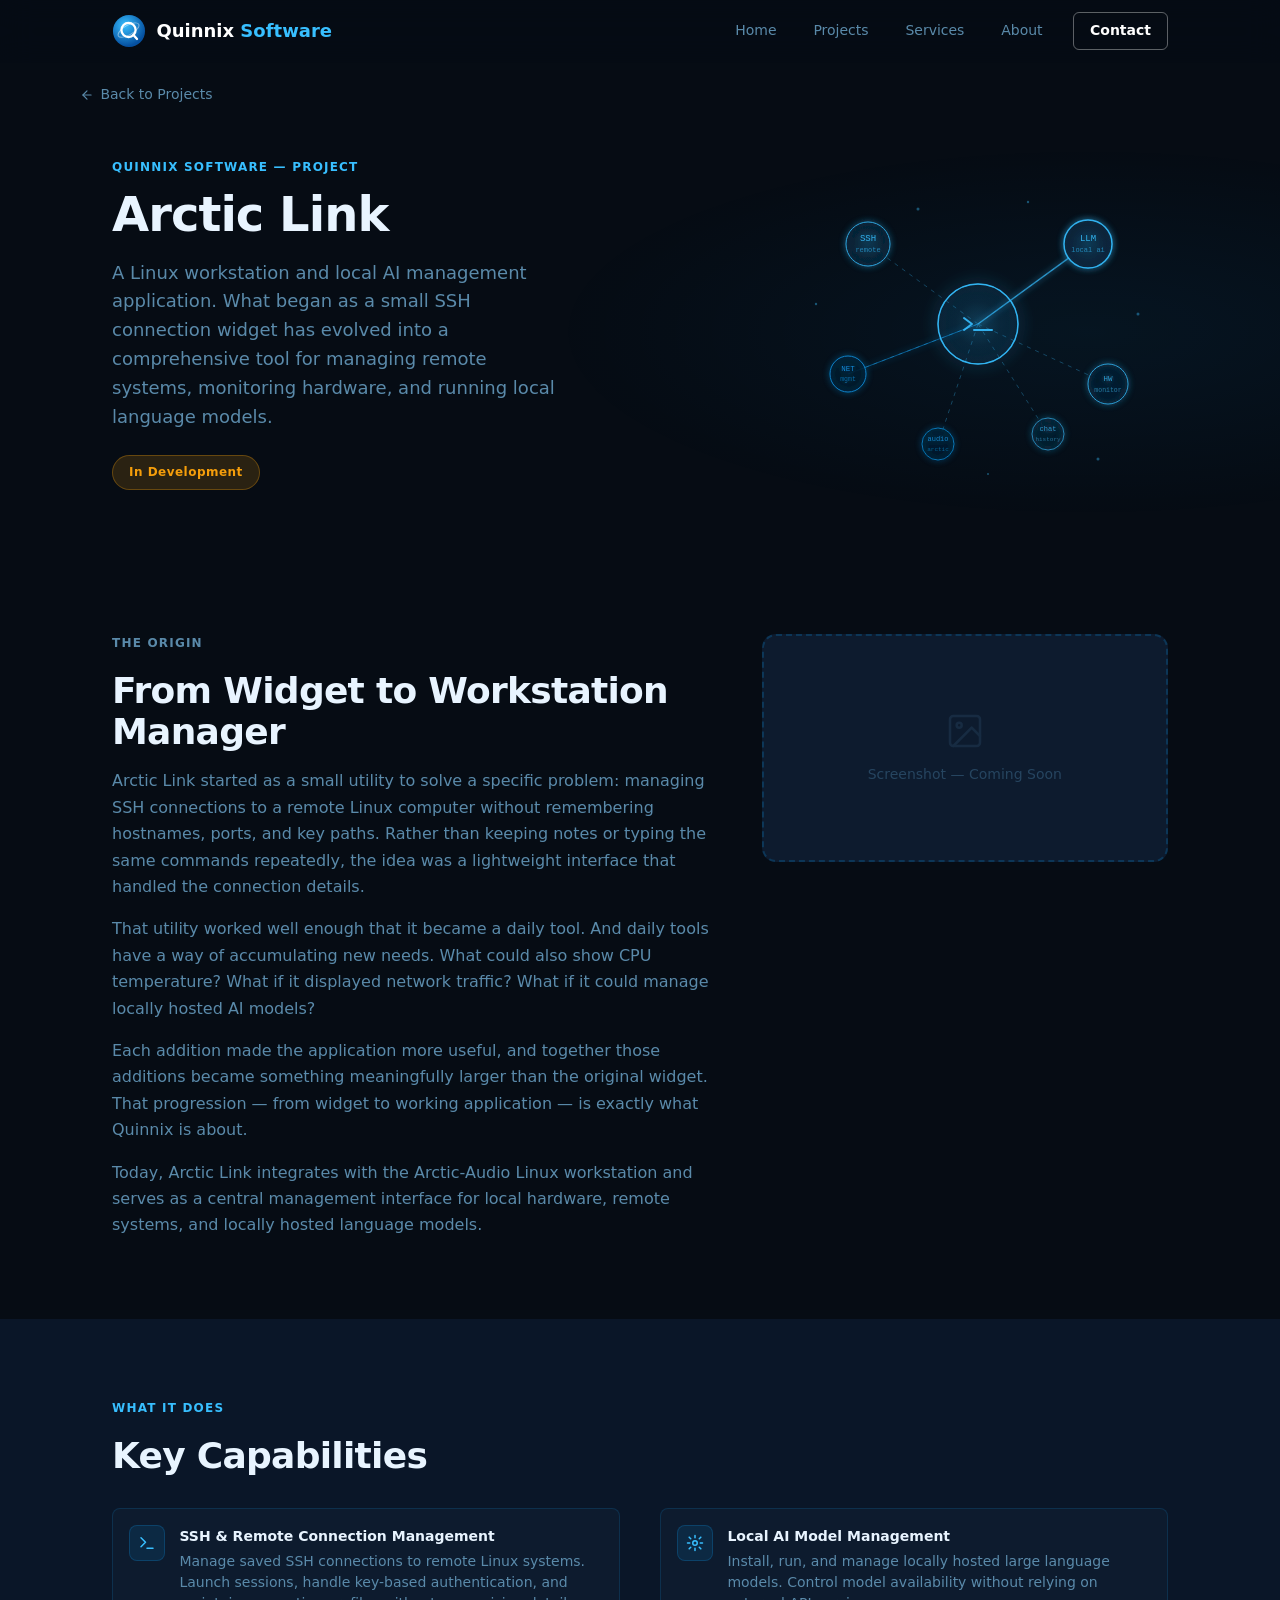
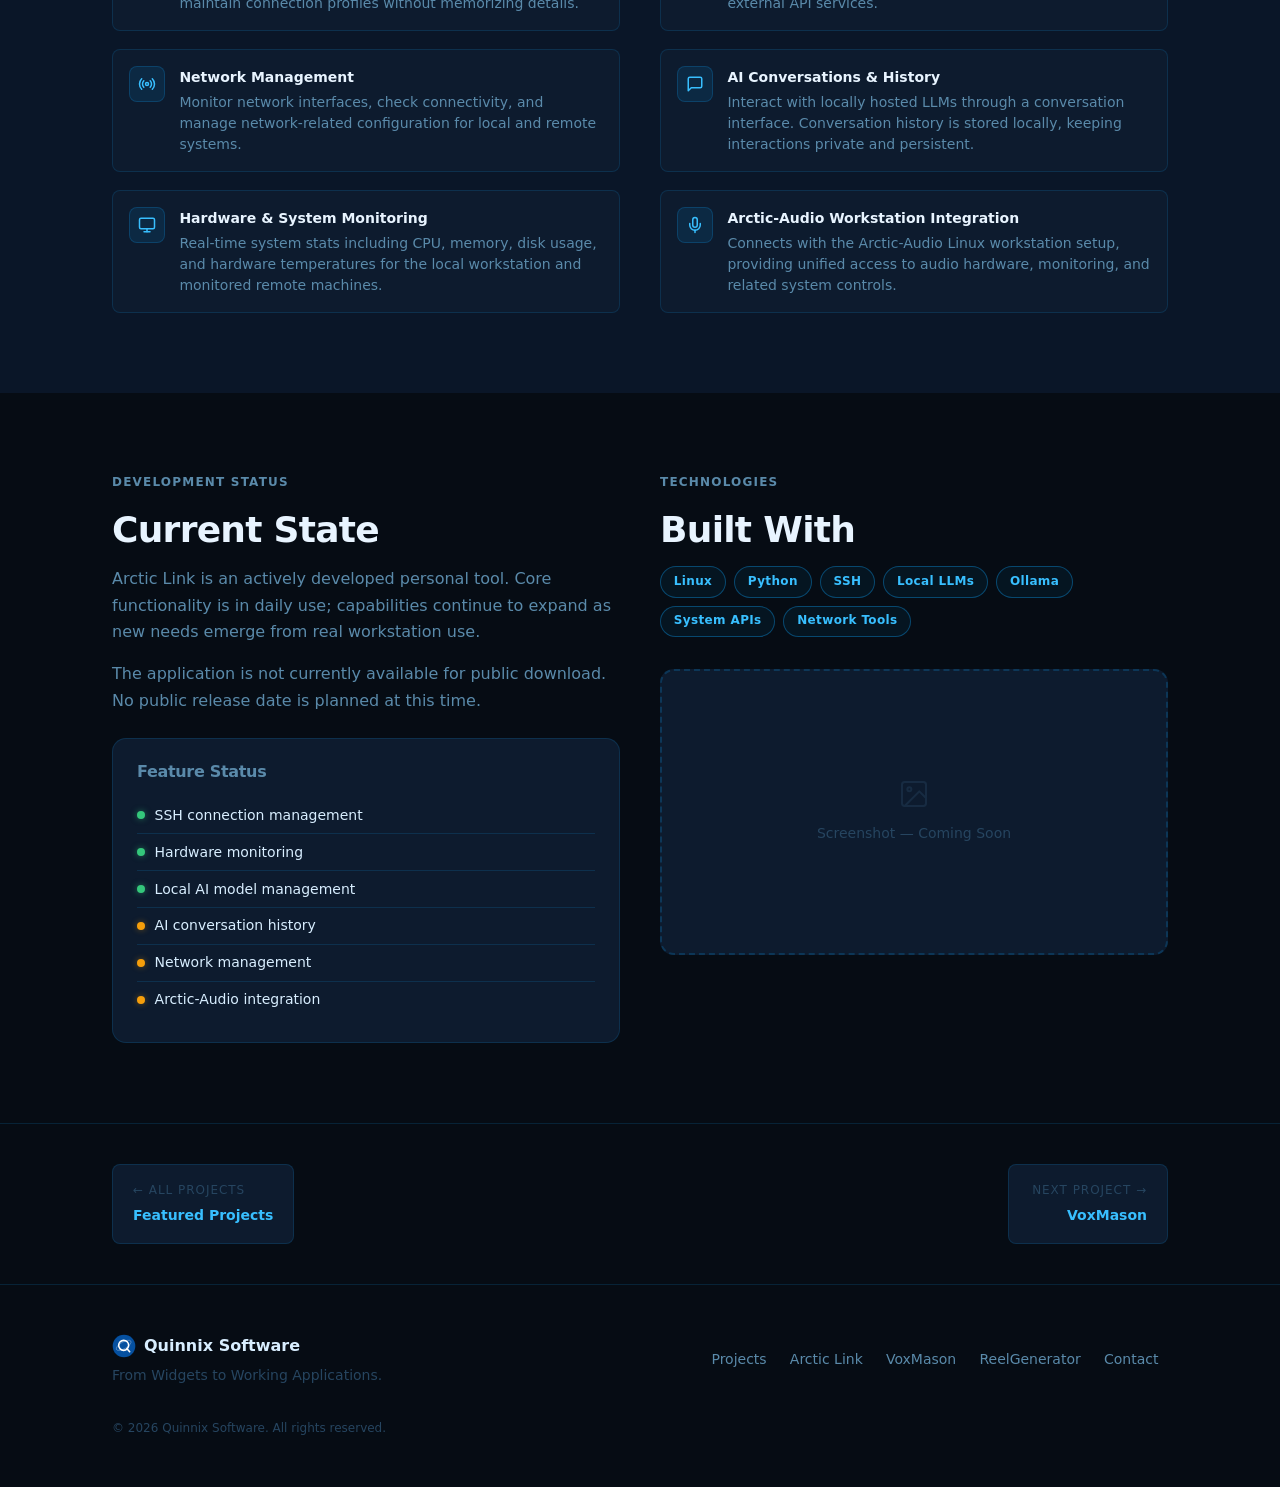
==== arctic-link.html @ c00a8bcb "Phase 2: project pages, 404, About fix, contact form fix - Fix JS syntax error (apostrophe in string" ====
<!doctype html>
<html lang="en">
<head>
  <meta charset="utf-8">
  <meta name="viewport" content="width=device-width, initial-scale=1">
  <title>Arctic Link — Quinnix Software</title>
  <meta name="description" content="Arctic Link is a Linux workstation and local AI management application. SSH connections, hardware monitoring, local LLM management, and more.">
  <meta name="theme-color" content="#0d0f11">
  <link rel="canonical" href="https://quinnix.com/arctic-link.html">
  <link rel="icon" href="assets/images/favicon.svg" type="image/svg+xml">
  <meta property="og:type"        content="website">
  <meta property="og:site_name"   content="Quinnix Software">
  <meta property="og:title"       content="Arctic Link — Quinnix Software">
  <meta property="og:description" content="A Linux workstation and local AI management application. SSH, hardware monitoring, and local LLM management.">
  <meta property="og:url"         content="https://quinnix.com/arctic-link.html">
  <link rel="stylesheet" href="assets/css/site.css">
  <script src="assets/js/site.js" defer></script>
</head>
<body>

  <a class="skip-link" href="#main">Skip to main content</a>

  <!-- HEADER -->
  <header class="site-header" data-header>
    <div class="shell nav-wrap">
      <a class="brand" href="index.html" aria-label="Quinnix Software — home">
        <svg class="brand-mark" viewBox="0 0 36 36" width="36" height="36" aria-hidden="true">
          <defs>
            <radialGradient id="bm-bg" cx="38%" cy="32%" r="65%">
              <stop offset="0%" stop-color="#38bfff"/>
              <stop offset="100%" stop-color="#0550a0"/>
            </radialGradient>
          </defs>
          <circle cx="18" cy="18" r="17" fill="url(#bm-bg)"/>
          <circle cx="17.5" cy="17" r="7.5" fill="none" stroke="#fff" stroke-width="2.4"/>
          <line x1="22.5" y1="22" x2="26.5" y2="26.5" stroke="#fff" stroke-width="2.4" stroke-linecap="round"/>
          <ellipse cx="17.5" cy="17" rx="12.5" ry="5" fill="none" stroke="rgba(255,255,255,0.45)" stroke-width="1" transform="rotate(-30 17.5 17)"/>
        </svg>
        <span class="brand-name">Quinnix<span class="brand-cyan"> Software</span></span>
      </a>
      <button class="menu-button" type="button" aria-expanded="false" aria-controls="site-nav" data-menu-button>
        <span class="sr-only">Toggle navigation</span>
        <span class="menu-icon" aria-hidden="true"><i></i><i></i><i></i></span>
      </button>
      <nav class="site-nav" id="site-nav" aria-label="Primary navigation" data-nav>
        <a href="index.html">Home</a>
        <a href="index.html#projects">Projects</a>
        <a href="index.html#services">Services</a>
        <a href="index.html#about">About</a>
        <a href="index.html#contact" class="nav-cta">Contact</a>
      </nav>
    </div>
  </header>

  <main id="main">

    <!-- BACK LINK -->
    <div class="shell page-back">
      <a href="index.html#projects">
        <svg aria-hidden="true" width="14" height="14" viewBox="0 0 24 24" fill="none"
             stroke="currentColor" stroke-width="2" stroke-linecap="round" stroke-linejoin="round">
          <line x1="19" y1="12" x2="5" y2="12"/><polyline points="12 19 5 12 12 5"/>
        </svg>
        Back to Projects
      </a>
    </div>

    <!-- HERO -->
    <section class="project-page-hero" id="hero" aria-labelledby="project-title">
      <div class="shell">
        <div class="project-page-hero-inner">

          <div class="project-hero-text">
            <p class="eyebrow">Quinnix Software — Project</p>
            <h1 id="project-title">Arctic Link</h1>
            <p class="hero-body">
              A Linux workstation and local AI management application. What began as a small
              SSH connection widget has evolved into a comprehensive tool for managing remote
              systems, monitoring hardware, and running local language models.
            </p>
            <div class="hero-actions">
              <span class="project-status" data-status="development" style="position:static;padding:0.4rem 1rem;">In Development</span>
            </div>
          </div>

          <div class="project-visual hero-visual-arctic">
            <!-- Network topology SVG -->
            <svg viewBox="0 0 380 320" fill="none" xmlns="http://www.w3.org/2000/svg" aria-hidden="true">
              <defs>
                <filter id="al-glow-sm" x="-30%" y="-30%" width="160%" height="160%">
                  <feGaussianBlur stdDeviation="3" result="blur"/>
                  <feMerge><feMergeNode in="blur"/><feMergeNode in="SourceGraphic"/></feMerge>
                </filter>
                <filter id="al-glow-lg" x="-60%" y="-60%" width="220%" height="220%">
                  <feGaussianBlur stdDeviation="8" result="blur"/>
                  <feMerge><feMergeNode in="blur"/><feMergeNode in="SourceGraphic"/></feMerge>
                </filter>
                <radialGradient id="al-node-main" cx="50%" cy="50%" r="50%">
                  <stop offset="0%" stop-color="#38bfff" stop-opacity="0.3"/>
                  <stop offset="100%" stop-color="#0ea5ff" stop-opacity="0.05"/>
                </radialGradient>
              </defs>

              <!-- Connection lines -->
              <g stroke="#38bfff" stroke-dasharray="4,5" opacity="0.3">
                <line x1="190" y1="160" x2="80"  y2="80"/>
                <line x1="190" y1="160" x2="300" y2="80"/>
                <line x1="190" y1="160" x2="60"  y2="210"/>
                <line x1="190" y1="160" x2="320" y2="220"/>
                <line x1="190" y1="160" x2="150" y2="280"/>
                <line x1="190" y1="160" x2="260" y2="270"/>
              </g>
              <!-- Active connection (solid) -->
              <line x1="190" y1="160" x2="300" y2="80" stroke="#38bfff" stroke-width="1.5" opacity="0.7" filter="url(#al-glow-sm)"/>
              <line x1="190" y1="160" x2="60"  y2="210" stroke="#0ea5ff" stroke-width="1" opacity="0.5" filter="url(#al-glow-sm)"/>

              <!-- Satellite nodes -->
              <g filter="url(#al-glow-sm)">
                <!-- top-left: SSH node -->
                <circle cx="80" cy="80" r="22" fill="#071624" stroke="#38bfff" stroke-width="1" opacity="0.8"/>
                <circle cx="80" cy="80" r="22" fill="url(#al-node-main)" opacity="0.5"/>
                <text x="80" y="77" font-size="9" fill="#38bfff" text-anchor="middle" font-family="monospace" opacity="0.9">SSH</text>
                <text x="80" y="88" font-size="7" fill="#38bfff" text-anchor="middle" font-family="monospace" opacity="0.6">remote</text>

                <!-- top-right: AI node -->
                <circle cx="300" cy="80" r="24" fill="#071624" stroke="#38bfff" stroke-width="1.5" opacity="0.9"/>
                <circle cx="300" cy="80" r="24" fill="url(#al-node-main)" opacity="0.6"/>
                <text x="300" y="77" font-size="9" fill="#38bfff" text-anchor="middle" font-family="monospace" opacity="0.9">LLM</text>
                <text x="300" y="88" font-size="7" fill="#38bfff" text-anchor="middle" font-family="monospace" opacity="0.6">local ai</text>

                <!-- left: network node -->
                <circle cx="60" cy="210" r="18" fill="#071624" stroke="#0ea5ff" stroke-width="1" opacity="0.7"/>
                <text x="60" y="207" font-size="7.5" fill="#0ea5ff" text-anchor="middle" font-family="monospace" opacity="0.8">NET</text>
                <text x="60" y="217" font-size="6.5" fill="#0ea5ff" text-anchor="middle" font-family="monospace" opacity="0.55">mgmt</text>

                <!-- right: hardware node -->
                <circle cx="320" cy="220" r="20" fill="#071624" stroke="#38bfff" stroke-width="1" opacity="0.75"/>
                <text x="320" y="217" font-size="7.5" fill="#38bfff" text-anchor="middle" font-family="monospace" opacity="0.8">HW</text>
                <text x="320" y="228" font-size="6.5" fill="#38bfff" text-anchor="middle" font-family="monospace" opacity="0.55">monitor</text>

                <!-- bottom-left -->
                <circle cx="150" cy="280" r="16" fill="#071624" stroke="#0ea5ff" stroke-width="1" opacity="0.6"/>
                <text x="150" y="277" font-size="7" fill="#0ea5ff" text-anchor="middle" font-family="monospace" opacity="0.75">audio</text>
                <text x="150" y="287" font-size="6" fill="#0ea5ff" text-anchor="middle" font-family="monospace" opacity="0.5">arctic</text>

                <!-- bottom-right -->
                <circle cx="260" cy="270" r="16" fill="#071624" stroke="#38bfff" stroke-width="1" opacity="0.6"/>
                <text x="260" y="267" font-size="7" fill="#38bfff" text-anchor="middle" font-family="monospace" opacity="0.75">chat</text>
                <text x="260" y="277" font-size="6" fill="#38bfff" text-anchor="middle" font-family="monospace" opacity="0.5">history</text>
              </g>

              <!-- Central node -->
              <circle cx="190" cy="160" r="40" fill="url(#al-node-main)" opacity="0.8"/>
              <circle cx="190" cy="160" r="40" fill="none" stroke="#38bfff" stroke-width="1.5" opacity="0.9" filter="url(#al-glow-lg)"/>
              <circle cx="190" cy="160" r="40" fill="none" stroke="#38bfff" stroke-width="0.8" opacity="0.6"/>
              <!-- Terminal icon in center -->
              <polyline points="176,154 184,160 176,166" stroke="#38bfff" stroke-width="2" stroke-linecap="round" stroke-linejoin="round" fill="none" opacity="0.9"/>
              <line x1="186" y1="166" x2="204" y2="166" stroke="#38bfff" stroke-width="2" stroke-linecap="round" opacity="0.9"/>

              <!-- Scatter particles -->
              <g fill="#38bfff" opacity="0.4">
                <circle cx="130" cy="45"  r="1.5"/>
                <circle cx="240" cy="38"  r="1.2"/>
                <circle cx="350" cy="150" r="1.5"/>
                <circle cx="28"  cy="140" r="1.2"/>
                <circle cx="200" cy="310" r="1"/>
                <circle cx="310" cy="295" r="1.5"/>
              </g>
            </svg>
          </div>

        </div>
      </div>
    </section>

    <!-- OVERVIEW -->
    <section class="project-detail-section" id="overview" aria-labelledby="overview-title">
      <div class="shell">
        <div class="detail-inner wide-left">
          <div>
            <p class="eyebrow">The Origin</p>
            <h2 id="overview-title">From Widget to Workstation Manager</h2>
            <p>
              Arctic Link started as a small utility to solve a specific problem: managing SSH
              connections to a remote Linux computer without remembering hostnames, ports, and
              key paths. Rather than keeping notes or typing the same commands repeatedly, the
              idea was a lightweight interface that handled the connection details.
            </p>
            <p>
              That utility worked well enough that it became a daily tool. And daily tools have a
              way of accumulating new needs. What could also show CPU temperature? What if it displayed
              network traffic? What if it could manage locally hosted AI models?
            </p>
            <p>
              Each addition made the application more useful, and together those additions became
              something meaningfully larger than the original widget. That progression — from widget
              to working application — is exactly what Quinnix is about.
            </p>
            <p>
              Today, Arctic Link integrates with the Arctic-Audio Linux workstation and serves as
              a central management interface for local hardware, remote systems, and locally hosted
              language models.
            </p>
          </div>
          <div class="screenshot-placeholder">
            <svg viewBox="0 0 24 24" width="40" height="40" fill="none" stroke="currentColor" stroke-width="1.5"
                 stroke-linecap="round" stroke-linejoin="round" aria-hidden="true">
              <rect x="3" y="3" width="18" height="18" rx="2"/>
              <circle cx="8.5" cy="8.5" r="1.5"/>
              <polyline points="21 15 16 10 5 21"/>
            </svg>
            <span>Screenshot — Coming Soon</span>
          </div>
        </div>
      </div>
    </section>

    <!-- CAPABILITIES -->
    <section class="project-detail-section alt" id="capabilities" aria-labelledby="capabilities-title">
      <div class="shell">
        <p class="eyebrow">What It Does</p>
        <h2 id="capabilities-title" style="margin-bottom:2rem;">Key Capabilities</h2>
        <div class="detail-inner">
          <div class="feature-list">
            <div class="feature-item">
              <div class="feature-icon">
                <svg viewBox="0 0 24 24" fill="none" stroke="currentColor" stroke-width="2" stroke-linecap="round" stroke-linejoin="round">
                  <polyline points="4 17 10 11 4 5"/><line x1="12" y1="19" x2="20" y2="19"/>
                </svg>
              </div>
              <div class="feature-body">
                <strong>SSH &amp; Remote Connection Management</strong>
                <p>Manage saved SSH connections to remote Linux systems. Launch sessions, handle key-based authentication, and maintain connection profiles without memorizing details.</p>
              </div>
            </div>
            <div class="feature-item">
              <div class="feature-icon">
                <svg viewBox="0 0 24 24" fill="none" stroke="currentColor" stroke-width="2" stroke-linecap="round" stroke-linejoin="round">
                  <circle cx="12" cy="12" r="2"/><path d="M16.24 7.76a6 6 0 010 8.49m-8.48-.01a6 6 0 010-8.49m11.31-2.82a10 10 0 010 14.14m-14.14 0a10 10 0 010-14.14"/>
                </svg>
              </div>
              <div class="feature-body">
                <strong>Network Management</strong>
                <p>Monitor network interfaces, check connectivity, and manage network-related configuration for local and remote systems.</p>
              </div>
            </div>
            <div class="feature-item">
              <div class="feature-icon">
                <svg viewBox="0 0 24 24" fill="none" stroke="currentColor" stroke-width="2" stroke-linecap="round" stroke-linejoin="round">
                  <rect x="2" y="3" width="20" height="14" rx="2"/><line x1="8" y1="21" x2="16" y2="21"/>
                  <line x1="12" y1="17" x2="12" y2="21"/>
                </svg>
              </div>
              <div class="feature-body">
                <strong>Hardware &amp; System Monitoring</strong>
                <p>Real-time system stats including CPU, memory, disk usage, and hardware temperatures for the local workstation and monitored remote machines.</p>
              </div>
            </div>
          </div>
          <div class="feature-list">
            <div class="feature-item">
              <div class="feature-icon">
                <svg viewBox="0 0 24 24" fill="none" stroke="currentColor" stroke-width="2" stroke-linecap="round" stroke-linejoin="round">
                  <circle cx="12" cy="12" r="3"/>
                  <path d="M12 2v3m0 14v3M4.22 4.22l2.12 2.12m11.32 11.32 2.12 2.12M2 12h3m14 0h3M4.22 19.78l2.12-2.12M17.66 6.34l2.12-2.12"/>
                </svg>
              </div>
              <div class="feature-body">
                <strong>Local AI Model Management</strong>
                <p>Install, run, and manage locally hosted large language models. Control model availability without relying on external API services.</p>
              </div>
            </div>
            <div class="feature-item">
              <div class="feature-icon">
                <svg viewBox="0 0 24 24" fill="none" stroke="currentColor" stroke-width="2" stroke-linecap="round" stroke-linejoin="round">
                  <path d="M21 15a2 2 0 0 1-2 2H7l-4 4V5a2 2 0 0 1 2-2h14a2 2 0 0 1 2 2z"/>
                </svg>
              </div>
              <div class="feature-body">
                <strong>AI Conversations &amp; History</strong>
                <p>Interact with locally hosted LLMs through a conversation interface. Conversation history is stored locally, keeping interactions private and persistent.</p>
              </div>
            </div>
            <div class="feature-item">
              <div class="feature-icon">
                <svg viewBox="0 0 24 24" fill="none" stroke="currentColor" stroke-width="2" stroke-linecap="round" stroke-linejoin="round">
                  <path d="M12 2a3 3 0 0 1 3 3v7a3 3 0 0 1-6 0V5a3 3 0 0 1 3-3z"/>
                  <path d="M19 10v2a7 7 0 0 1-14 0v-2"/><line x1="12" y1="19" x2="12" y2="22"/>
                </svg>
              </div>
              <div class="feature-body">
                <strong>Arctic-Audio Workstation Integration</strong>
                <p>Connects with the Arctic-Audio Linux workstation setup, providing unified access to audio hardware, monitoring, and related system controls.</p>
              </div>
            </div>
          </div>
        </div>
      </div>
    </section>

    <!-- STATUS & TECH -->
    <section class="project-detail-section" id="status" aria-labelledby="status-title">
      <div class="shell">
        <div class="detail-inner">
          <div>
            <p class="eyebrow">Development Status</p>
            <h2 id="status-title">Current State</h2>
            <p>
              Arctic Link is an actively developed personal tool. Core functionality is in daily
              use; capabilities continue to expand as new needs emerge from real workstation use.
            </p>
            <p>
              The application is not currently available for public download. No public release
              date is planned at this time.
            </p>
            <div class="status-block" style="margin-top:1.5rem;">
              <h3>Feature Status</h3>
              <div class="status-row"><span class="status-dot ready"></span>SSH connection management</div>
              <div class="status-row"><span class="status-dot ready"></span>Hardware monitoring</div>
              <div class="status-row"><span class="status-dot ready"></span>Local AI model management</div>
              <div class="status-row"><span class="status-dot dev"></span>AI conversation history</div>
              <div class="status-row"><span class="status-dot dev"></span>Network management</div>
              <div class="status-row"><span class="status-dot dev"></span>Arctic-Audio integration</div>
            </div>
          </div>
          <div>
            <p class="eyebrow">Technologies</p>
            <h2 style="margin-bottom:1rem;">Built With</h2>
            <div class="tech-grid" style="margin-bottom:2rem;">
              <span class="tech-pill">Linux</span>
              <span class="tech-pill">Python</span>
              <span class="tech-pill">SSH</span>
              <span class="tech-pill">Local LLMs</span>
              <span class="tech-pill">Ollama</span>
              <span class="tech-pill">System APIs</span>
              <span class="tech-pill">Network Tools</span>
            </div>
            <div class="screenshot-placeholder">
              <svg viewBox="0 0 24 24" width="32" height="32" fill="none" stroke="currentColor" stroke-width="1.5"
                   stroke-linecap="round" stroke-linejoin="round" aria-hidden="true">
                <rect x="3" y="3" width="18" height="18" rx="2"/>
                <circle cx="8.5" cy="8.5" r="1.5"/>
                <polyline points="21 15 16 10 5 21"/>
              </svg>
              <span>Screenshot — Coming Soon</span>
            </div>
          </div>
        </div>
      </div>
    </section>

  </main>

  <!-- PROJECT NAVIGATION -->
  <nav class="project-sibling-nav" aria-label="Other projects">
    <div class="shell">
      <div class="sibling-nav-inner">
        <a href="index.html#projects" class="sibling-nav-link">
          <span class="sibling-nav-label">← All Projects</span>
          <span class="sibling-nav-name">Featured Projects</span>
        </a>
        <a href="voxmason.html" class="sibling-nav-link next">
          <span class="sibling-nav-label">Next Project →</span>
          <span class="sibling-nav-name">VoxMason</span>
        </a>
      </div>
    </div>
  </nav>

  <!-- FOOTER -->
  <footer class="site-footer">
    <div class="shell">
      <div class="footer-inner">
        <div class="footer-brand">
          <a href="index.html" class="footer-brand-link" aria-label="Quinnix Software — home">
            <svg class="brand-mark" viewBox="0 0 36 36" width="24" height="24" aria-hidden="true">
              <circle cx="18" cy="18" r="17" fill="#0550a0"/>
              <circle cx="17.5" cy="17" r="7.5" fill="none" stroke="#fff" stroke-width="2.4"/>
              <line x1="22.5" y1="22" x2="26.5" y2="26.5" stroke="#fff" stroke-width="2.4" stroke-linecap="round"/>
              <ellipse cx="17.5" cy="17" rx="12.5" ry="5" fill="none" stroke="rgba(255,255,255,0.4)" stroke-width="1" transform="rotate(-30 17.5 17)"/>
            </svg>
            <strong>Quinnix Software</strong>
          </a>
          <p class="footer-tagline">From Widgets to Working Applications.</p>
        </div>
        <nav class="footer-nav" aria-label="Footer navigation">
          <a href="index.html#projects">Projects</a>
          <a href="arctic-link.html">Arctic Link</a>
          <a href="voxmason.html">VoxMason</a>
          <a href="reelgenerator.html">ReelGenerator</a>
          <a href="index.html#contact">Contact</a>
        </nav>
        <p class="footer-copy">&copy; <span data-year></span> Quinnix Software. All rights reserved.</p>
      </div>
    </div>
  </footer>

</body>
</html>
---- assets/css/site.css ----
/* ============================================================
   QUINNIX SOFTWARE — site.css  |  Neon dark theme
   All brand colors are CSS custom properties.
   ============================================================ */

/* ============================================================
   TOKENS
   ============================================================ */
:root {
  /* Backgrounds */
  --bg:        #060c14;
  --bg-raised: #0a1628;
  --bg-card:   #0d1b2e;
  --bg-hover:  #102038;

  /* Borders */
  --border:     rgba(14, 165, 255, 0.15);
  --border-mid: rgba(14, 165, 255, 0.35);

  /* Text */
  --text:       #d8eeff;
  --text-soft:  #5a8aaa;
  --text-muted: #264560;

  /* Accent */
  --accent:       #0ea5ff;
  --accent-hover: #38bfff;
  --accent-soft:  rgba(14, 165, 255, 0.1);
  --accent-text:  #38bfff;

  /* Neon glow helpers */
  --glow-sm: 0 0 8px  rgba(14, 165, 255, 0.45);
  --glow-md: 0 0 20px rgba(14, 165, 255, 0.4), 0 0 40px rgba(14, 165, 255, 0.15);
  --glow-lg: 0 0 30px rgba(14, 165, 255, 0.55), 0 0 70px rgba(14, 165, 255, 0.2);

  /* Status */
  --status-dev:     #f59e0b;
  --status-dev-bg:  rgba(245, 158, 11, 0.15);
  --status-live:    #34c77b;
  --status-live-bg: rgba(52, 199, 123, 0.12);

  /* Feedback */
  --success:    #34c77b;
  --success-bg: rgba(52, 199, 123, 0.08);
  --error:      #e05252;
  --error-bg:   rgba(224, 82, 82, 0.08);

  /* Layout */
  --shell-max:  1120px;
  --shell-pad:  1.5rem;
  --radius:     8px;
  --radius-lg:  14px;
  --section-gap: 5rem;

  /* Typography */
  --font-body: system-ui, -apple-system, BlinkMacSystemFont, "Segoe UI", sans-serif;
  --font-mono: "SF Mono", "Fira Code", ui-monospace, monospace;

  --text-xs:   0.75rem;
  --text-sm:   0.875rem;
  --text-base: 1rem;
  --text-lg:   1.125rem;
  --text-xl:   1.25rem;
  --text-2xl:  1.5rem;
  --text-3xl:  1.875rem;
  --text-4xl:  2.25rem;

  --transition: 160ms ease;
}

/* ============================================================
   RESET
   ============================================================ */
*, *::before, *::after { box-sizing: border-box; margin: 0; padding: 0; }

html { scroll-behavior: smooth; color-scheme: dark; }

body {
  font-family: var(--font-body);
  font-size: var(--text-base);
  line-height: 1.65;
  color: var(--text);
  background-color: var(--bg);
  -webkit-font-smoothing: antialiased;
  overflow-x: hidden;
}

img, svg { display: block; max-width: 100%; }

a { color: var(--accent-text); text-decoration: underline; text-underline-offset: 3px; }
a:hover { color: var(--accent-hover); }

button { font-family: inherit; cursor: pointer; border: none; background: none; }
ul { list-style: none; }

h1, h2, h3, h4 {
  line-height: 1.15;
  font-weight: 700;
  letter-spacing: -0.02em;
  color: #e8f4ff;
}
h1 { font-size: clamp(var(--text-3xl), 5vw, 3.75rem); }
h2 { font-size: clamp(var(--text-2xl), 3.5vw, var(--text-4xl)); }
h3 { font-size: var(--text-xl); }
p + p { margin-top: 1em; }

/* ============================================================
   ACCESSIBILITY
   ============================================================ */
.sr-only {
  position: absolute; width: 1px; height: 1px;
  padding: 0; margin: -1px; overflow: hidden;
  clip: rect(0,0,0,0); white-space: nowrap; border: 0;
}

.skip-link {
  position: absolute; top: -100px; left: 1rem; z-index: 9999;
  padding: 0.5rem 1rem;
  background: var(--accent); color: #fff;
  border-radius: var(--radius); font-weight: 600;
  text-decoration: none;
  transition: top var(--transition);
}
.skip-link:focus { top: 1rem; }

:focus-visible {
  outline: 2px solid var(--accent);
  outline-offset: 3px;
  border-radius: 2px;
}

/* ============================================================
   LAYOUT
   ============================================================ */
.shell {
  max-width: var(--shell-max);
  margin: 0 auto;
  padding: 0 var(--shell-pad);
}
@media (min-width: 768px) { .shell { padding: 0 2rem; } }

.section { padding: var(--section-gap) 0; }

.section-header { max-width: 640px; margin-bottom: 3rem; }
.section-header h2 { margin-bottom: 0.75rem; }
.section-header p { color: var(--text-soft); font-size: var(--text-lg); }

.eyebrow {
  font-size: var(--text-xs);
  font-weight: 600;
  letter-spacing: 0.1em;
  text-transform: uppercase;
  color: var(--accent-text);
  margin-bottom: 1rem;
}

/* ============================================================
   BUTTONS
   ============================================================ */
.btn {
  display: inline-flex; align-items: center; gap: 0.5rem;
  padding: 0.65rem 1.5rem;
  border-radius: var(--radius);
  font-size: var(--text-sm);
  font-weight: 600;
  letter-spacing: 0.01em;
  text-decoration: none;
  cursor: pointer;
  transition: background var(--transition), box-shadow var(--transition),
              color var(--transition), border-color var(--transition);
  white-space: nowrap;
}

.btn-primary {
  background: var(--accent);
  color: #fff;
  border: 1px solid transparent;
  box-shadow: var(--glow-sm);
}
.btn-primary:hover {
  background: var(--accent-hover);
  color: #fff;
  box-shadow: var(--glow-md);
}

.btn-secondary {
  background: transparent;
  color: var(--text);
  border: 1px solid rgba(255,255,255,0.3);
}
.btn-secondary:hover {
  border-color: var(--accent);
  color: var(--accent-text);
  box-shadow: var(--glow-sm);
}

.btn:disabled, .btn[aria-busy="true"] { opacity: 0.6; cursor: not-allowed; }

/* ============================================================
   HEADER
   ============================================================ */
.site-header {
  position: sticky; top: 0; z-index: 100;
  background: rgba(6, 12, 20, 0.85);
  backdrop-filter: blur(16px);
  -webkit-backdrop-filter: blur(16px);
  border-bottom: 1px solid transparent;
  transition: border-color var(--transition);
}
.site-header.is-scrolled { border-bottom-color: var(--border); }

.nav-wrap {
  display: flex;
  align-items: center;
  gap: 1.5rem;
  height: 62px;
}

/* Brand */
.brand {
  display: flex; align-items: center; gap: 0.65rem;
  text-decoration: none; color: var(--text); flex-shrink: 0;
}
.brand:hover { color: #fff; }

.brand-mark {
  flex-shrink: 0;
  width: 34px; height: 34px;
}

.brand-name {
  font-weight: 700;
  font-size: var(--text-lg);
  line-height: 1;
  color: #fff;
}
.brand-name .brand-cyan { color: var(--accent-text); }
.brand-suffix { font-weight: 400; color: var(--text-soft); }

/* Nav */
.site-nav { margin-left: auto; display: flex; align-items: center; gap: 0.5rem; }
.site-nav a {
  padding: 0.4rem 0.9rem;
  color: var(--text-soft);
  text-decoration: none;
  font-size: var(--text-sm);
  font-weight: 500;
  border-radius: 6px;
  transition: color var(--transition), background var(--transition);
}
.site-nav a:hover, .site-nav a.is-active { color: #fff; }
.site-nav a.is-active {
  color: #fff;
  position: relative;
}
.site-nav a.is-active::after {
  content: '';
  position: absolute; bottom: 2px; left: 0.9rem; right: 0.9rem;
  height: 2px; background: var(--accent); border-radius: 2px;
  box-shadow: var(--glow-sm);
}

/* Contact button in nav — outlined */
.site-nav .nav-cta {
  color: #fff;
  border: 1px solid rgba(255,255,255,0.35);
  padding: 0.4rem 1rem;
  font-weight: 600;
  margin-left: 0.5rem;
}
.site-nav .nav-cta:hover {
  border-color: var(--accent);
  color: var(--accent-text);
  background: var(--accent-soft);
  box-shadow: var(--glow-sm);
}
.site-nav .nav-cta::after { display: none; }

/* Mobile menu */
.menu-button {
  display: none; align-items: center; justify-content: center;
  width: 36px; height: 36px; margin-left: auto;
  color: var(--text); border-radius: 6px;
}
.menu-button:hover { background: var(--bg-hover); }
.menu-icon { display: flex; flex-direction: column; gap: 4px; width: 20px; }
.menu-icon i {
  display: block; height: 2px; background: currentColor; border-radius: 2px;
  transition: transform var(--transition), opacity var(--transition), width var(--transition);
}
.menu-icon i:last-child { width: 14px; }
[aria-expanded="true"] .menu-icon i:first-child { transform: rotate(45deg) translate(4px, 4px); }
[aria-expanded="true"] .menu-icon i:nth-child(2) { opacity: 0; }
[aria-expanded="true"] .menu-icon i:last-child   { transform: rotate(-45deg) translate(4px, -4px); width: 20px; }

@media (max-width: 767px) {
  .menu-button { display: flex; }
  .site-nav {
    display: none; position: fixed; top: 62px; left: 0; right: 0; bottom: 0;
    background: var(--bg); flex-direction: column; align-items: flex-start;
    padding: 1.5rem var(--shell-pad); gap: 0.25rem; overflow-y: auto;
    border-top: 1px solid var(--border);
  }
  .site-nav.is-open { display: flex; }
  .site-nav a { font-size: var(--text-lg); padding: 0.75rem 1rem; width: 100%; }
  .site-nav .nav-cta { margin-left: 0; }
}

/* ============================================================
   HERO
   ============================================================ */
.hero {
  position: relative;
  padding: 4rem 0 0;
  overflow: hidden;
  min-height: 520px;
}

/* Atmospheric glow behind entire hero */
.hero::before {
  content: '';
  position: absolute; inset: 0;
  background:
    radial-gradient(ellipse 70% 60% at 70% 45%, rgba(14,165,255,0.08) 0%, transparent 65%),
    radial-gradient(ellipse 40% 50% at 20% 90%, rgba(14,165,255,0.04) 0%, transparent 60%);
  pointer-events: none;
}

.hero-inner {
  position: relative;
  display: grid;
  grid-template-columns: 1fr;
  align-items: center;
  gap: 2rem;
}
@media (min-width: 900px) {
  .hero-inner {
    grid-template-columns: 1fr 1fr;
    min-height: 500px;
  }
}

.hero-text { max-width: 560px; padding-bottom: 4rem; }

.hero-text h1 {
  margin-bottom: 0.5rem;
  font-size: clamp(2.4rem, 5vw, 4rem);
  font-weight: 800;
}
.hero-text h1 .hero-cyan {
  color: var(--accent-text);
  text-shadow: 0 0 40px rgba(14,165,255,0.5);
}

.hero-tagline {
  font-size: clamp(var(--text-lg), 2.5vw, var(--text-2xl));
  font-weight: 700;
  color: #fff;
  margin-bottom: 1.1rem;
}

.hero-body {
  font-size: var(--text-base);
  color: var(--text-soft);
  line-height: 1.7;
  margin-bottom: 2rem;
  max-width: 450px;
}

.hero-actions { display: flex; flex-wrap: wrap; gap: 0.75rem; }

/* Hero 3D scene */
.hero-graphic {
  position: relative;
  display: flex;
  align-items: flex-end;
  justify-content: center;
}

@media (min-width: 900px) {
  .hero-graphic {
    position: absolute;
    right: -2rem;
    top: -2rem;
    bottom: 0;
    width: 55%;
    align-items: flex-end;
  }
}

.hero-scene {
  width: 100%;
  height: auto;
  display: block;
}

/* ============================================================
   PROJECTS
   ============================================================ */
.projects { background: var(--bg-raised); }

.project-grid {
  display: grid;
  grid-template-columns: 1fr;
  gap: 1.25rem;
}
@media (min-width: 640px)  { .project-grid { grid-template-columns: repeat(2, 1fr); } }
@media (min-width: 1000px) { .project-grid { grid-template-columns: repeat(3, 1fr); } }

.project-card {
  background: var(--bg-card);
  border: 1px solid var(--border);
  border-radius: var(--radius-lg);
  overflow: hidden;
  display: flex;
  flex-direction: column;
  transition: border-color var(--transition), box-shadow var(--transition),
              transform 200ms ease;
  transform-style: preserve-3d;
  will-change: transform;
}
.project-card:hover {
  border-color: rgba(14, 165, 255, 0.4);
  box-shadow: 0 0 25px rgba(14, 165, 255, 0.12), 0 12px 40px rgba(0,0,0,0.5);
}

/* Card header: icon + wave decoration */
.project-card-header {
  position: relative;
  padding: 1.25rem 1.25rem 1rem;
  display: flex;
  align-items: flex-end;
  justify-content: space-between;
  min-height: 110px;
  overflow: hidden;
}

/* Gradient background for card header area */
.project-card-header::before {
  content: '';
  position: absolute; inset: 0;
  opacity: 0.6;
}
.project-card--arctic .project-card-header::before {
  background: linear-gradient(135deg, #071624 0%, #0a2244 50%, #071624 100%);
}
.project-card--voxmason .project-card-header::before {
  background: linear-gradient(135deg, #071a14 0%, #0a3028 50%, #071a14 100%);
}
.project-card--reel .project-card-header::before {
  background: linear-gradient(135deg, #120714 0%, #2a0e30 50%, #120714 100%);
}

.project-icon {
  position: relative;
  z-index: 1;
  width: 48px; height: 48px;
  border-radius: 10px;
  display: flex; align-items: center; justify-content: center;
  flex-shrink: 0;
}
.project-icon--arctic  { background: #0a1e38; border: 1px solid rgba(14,165,255,0.3); }
.project-icon--voxmason { background: #071e14; border: 1px solid rgba(52,199,123,0.3); }
.project-icon--reel    { background: #1a0a22; border: 1px solid rgba(140,80,220,0.3); }

.project-icon svg { width: 24px; height: 24px; }
.project-icon--arctic  svg { color: #38bfff; }
.project-icon--voxmason svg { color: #34c77b; }
.project-icon--reel    svg { color: #a855f7; }

/* Decorative wave behind icon area */
.project-wave {
  position: absolute;
  right: 0; top: 0; bottom: 0;
  width: 55%;
  z-index: 0;
}

.project-status {
  position: absolute; top: 0.75rem; right: 0.75rem; z-index: 2;
  padding: 0.2rem 0.65rem;
  border-radius: 20px;
  font-size: var(--text-xs);
  font-weight: 600;
  letter-spacing: 0.04em;
}
[data-status="development"] {
  background: var(--status-dev-bg);
  color: var(--status-dev);
  border: 1px solid rgba(245,158,11,0.3);
}
[data-status="live"] {
  background: var(--status-live-bg);
  color: var(--status-live);
  border: 1px solid rgba(52,199,123,0.3);
}

.project-content { padding: 1rem 1.25rem 1.4rem; display: flex; flex-direction: column; flex: 1; }

.project-title { font-size: var(--text-xl); margin-bottom: 0.5rem; color: #fff; }

.project-desc {
  font-size: var(--text-sm);
  color: var(--text-soft);
  line-height: 1.6;
  flex: 1;
  margin-bottom: 1rem;
}

.project-tags { display: flex; flex-wrap: wrap; gap: 0.4rem; margin-bottom: 1rem; }
.tag {
  padding: 0.2rem 0.65rem;
  background: rgba(14,165,255,0.06);
  border: 1px solid var(--border);
  border-radius: 20px;
  font-size: var(--text-xs);
  color: var(--text-soft);
  font-weight: 500;
}

.project-links { display: flex; flex-wrap: wrap; gap: 0.75rem; margin-top: auto; }
.project-link {
  display: inline-flex; align-items: center; gap: 0.35rem;
  font-size: var(--text-sm); font-weight: 500;
  text-decoration: none; color: var(--accent-text);
  transition: color var(--transition);
}
.project-link:hover { color: var(--accent-hover); }

/* ============================================================
   PHILOSOPHY
   ============================================================ */
.philosophy-inner {
  display: grid; grid-template-columns: 1fr; gap: 3rem; align-items: start;
}
@media (min-width: 900px) { .philosophy-inner { grid-template-columns: 3fr 2fr; } }

.philosophy-text h2 { margin-bottom: 1.25rem; }
.philosophy-lead {
  font-size: var(--text-xl); color: var(--text-soft); margin-bottom: 1.25rem;
}

.philosophy-callout {
  background: var(--bg-raised);
  border: 1px solid var(--border);
  border-left: 3px solid var(--accent);
  border-radius: var(--radius-lg);
  padding: 1.5rem;
  box-shadow: inset 0 0 40px rgba(14,165,255,0.03);
}
blockquote p {
  font-size: var(--text-xl); font-weight: 600; color: #e8f4ff;
  line-height: 1.4; margin-bottom: 0.5rem; font-style: italic;
}
blockquote footer { font-size: var(--text-sm); color: var(--text-muted); margin-bottom: 1.5rem; }

.philosophy-values { display: flex; flex-direction: column; gap: 0.5rem; }
.philosophy-values li {
  font-size: var(--text-sm); color: var(--text-soft);
  padding-left: 1rem; position: relative;
}
.philosophy-values li::before { content: '→'; position: absolute; left: 0; color: var(--accent); }

/* ============================================================
   SERVICES
   ============================================================ */
.services { background: var(--bg-raised); }

.services-grid { display: grid; grid-template-columns: 1fr; gap: 1.25rem; margin-bottom: 2.5rem; }
@media (min-width: 640px) { .services-grid { grid-template-columns: repeat(2, 1fr); } }
@media (min-width: 900px) { .services-grid { grid-template-columns: repeat(3, 1fr); } }

.service-card {
  background: var(--bg-card);
  border: 1px solid var(--border);
  border-radius: var(--radius-lg);
  padding: 1.5rem;
  transition: border-color var(--transition), box-shadow var(--transition);
}
.service-card:hover {
  border-color: rgba(14,165,255,0.3);
  box-shadow: 0 0 20px rgba(14,165,255,0.06);
}

.service-icon {
  width: 48px; height: 48px;
  background: var(--accent-soft);
  border: 1px solid rgba(14,165,255,0.2);
  border-radius: 10px;
  display: flex; align-items: center; justify-content: center;
  color: var(--accent-text);
  margin-bottom: 1.1rem;
}
.service-card h3 { font-size: var(--text-lg); margin-bottom: 1rem; }
.service-card ul { display: flex; flex-direction: column; gap: 0.4rem; }
.service-card li { font-size: var(--text-sm); color: var(--text-soft); padding-left: 1rem; position: relative; }
.service-card li::before { content: '—'; position: absolute; left: 0; color: var(--text-muted); }

.services-note { color: var(--text-soft); font-size: var(--text-base); }
.services-note a { font-weight: 600; }

/* ============================================================
   ABOUT
   ============================================================ */
.about-inner { display: grid; grid-template-columns: 1fr; gap: 2.5rem; align-items: start; }
@media (min-width: 768px) { .about-inner { grid-template-columns: 300px 1fr; } }

.about-photo-wrap { display: flex; justify-content: center; }

.about-photo {
  width: 100%; max-width: 300px;
  height: auto;
  border-radius: var(--radius-lg);
  display: block;
  border: 2px solid var(--border-mid);
  box-shadow: var(--glow-sm), 0 8px 32px rgba(0,0,0,0.6);
}

.about-text { min-width: 0; }
.about-text h2 { margin-bottom: 1.25rem; }
.about-text p { margin-bottom: 1rem; }
.about-text p:last-child { margin-bottom: 0; }
.about-tagline {
  font-size: var(--text-lg);
  font-weight: 600;
  color: var(--accent-text);
  text-shadow: var(--glow-sm);
  margin-top: 0.5rem;
  margin-bottom: 0.5rem;
}

/* ============================================================
   CONTACT
   ============================================================ */
.contact { background: var(--bg-raised); }

.contact-inner { display: grid; grid-template-columns: 1fr; gap: 3rem; }
@media (min-width: 900px) { .contact-inner { grid-template-columns: 2fr 3fr; } }

.contact-info h2 { margin-bottom: 1rem; }
.contact-info > p { color: var(--text-soft); margin-bottom: 1.5rem; }

.contact-channels { display: flex; flex-direction: column; gap: 0.6rem; margin-bottom: 2rem; }
.contact-channels li { display: flex; align-items: center; gap: 0.6rem; font-size: var(--text-sm); }
.contact-channels svg { color: var(--text-muted); flex-shrink: 0; }
.contact-channels a { font-weight: 500; }

.contact-topics h3 { font-size: var(--text-base); margin-bottom: 0.75rem; color: var(--text-soft); font-weight: 600; }
.contact-topics ul { display: flex; flex-direction: column; gap: 0.4rem; }
.contact-topics li { font-size: var(--text-sm); color: var(--text-soft); padding-left: 1rem; position: relative; }
.contact-topics li::before { content: '→'; position: absolute; left: 0; color: var(--accent); }

.contact-form {
  background: var(--bg-card);
  border: 1px solid var(--border);
  border-radius: var(--radius-lg);
  padding: 1.75rem;
}

.form-group { margin-bottom: 1.25rem; }
.form-group label { display: block; font-size: var(--text-sm); font-weight: 600; color: var(--text-soft); margin-bottom: 0.4rem; }
.form-group label span { color: var(--error); }

.form-group input,
.form-group select,
.form-group textarea {
  width: 100%;
  padding: 0.65rem 0.85rem;
  background: var(--bg-raised);
  border: 1px solid var(--border);
  border-radius: var(--radius);
  color: var(--text);
  font-family: var(--font-body);
  font-size: var(--text-sm);
  line-height: 1.5;
  transition: border-color var(--transition), box-shadow var(--transition);
  appearance: none;
}
.form-group input:focus,
.form-group select:focus,
.form-group textarea:focus {
  outline: none;
  border-color: var(--accent);
  box-shadow: 0 0 0 3px rgba(14,165,255,0.12), var(--glow-sm);
}
.form-group textarea { resize: vertical; min-height: 140px; }
.form-group select {
  background-image: url("data:image/svg+xml,%3Csvg xmlns='http://www.w3.org/2000/svg' width='12' height='8' viewBox='0 0 12 8'%3E%3Cpath d='M1 1l5 5 5-5' stroke='%235a8aaa' stroke-width='1.5' fill='none' stroke-linecap='round'/%3E%3C/svg%3E");
  background-repeat: no-repeat;
  background-position: right 0.85rem center;
  padding-right: 2.5rem;
}
.form-group select option { background: var(--bg-raised); }

.form-honeypot {
  position: absolute; left: -9999px; top: -9999px;
  width: 1px; height: 1px; overflow: hidden; opacity: 0; pointer-events: none;
}

.form-actions { margin-top: 0.5rem; }
.btn-submit { width: 100%; justify-content: center; }
.btn-loading { display: none; }
[aria-busy="true"] .btn-label  { display: none; }
[aria-busy="true"] .btn-loading { display: inline; }

.form-feedback {
  margin-top: 1rem; padding: 0.9rem 1rem;
  border-radius: var(--radius); font-size: var(--text-sm); display: none;
}
.form-feedback.is-success { display: block; background: var(--success-bg); color: var(--success); border: 1px solid rgba(52,199,123,0.25); }
.form-feedback.is-error   { display: block; background: var(--error-bg);   color: var(--error);   border: 1px solid rgba(224,82,82,0.25); }
.feedback-title { display: block; font-size: var(--text-base); font-weight: 700; margin-bottom: 0.35rem; }
.form-feedback p { margin: 0; opacity: 0.9; }

.form-group.has-error input,
.form-group.has-error select,
.form-group.has-error textarea { border-color: var(--error); }
.field-error { display: block; font-size: var(--text-xs); color: var(--error); margin-top: 0.3rem; }

/* ============================================================
   FOOTER
   ============================================================ */
.site-footer { border-top: 1px solid var(--border); padding: 3rem 0; background: var(--bg); }

.footer-inner { display: flex; flex-wrap: wrap; gap: 1.5rem 2rem; align-items: center; }

.footer-brand { display: flex; flex-direction: column; gap: 0.3rem; }
.footer-brand-link {
  display: flex; align-items: center; gap: 0.5rem;
  text-decoration: none; color: var(--text); font-weight: 700;
}
.footer-brand-link:hover { color: #fff; }
.footer-brand-link .brand-mark { width: 24px; height: 24px; }

.footer-tagline { font-size: var(--text-sm); color: var(--text-muted); }

.footer-nav { display: flex; flex-wrap: wrap; gap: 0.25rem; margin-left: auto; }
.footer-nav a {
  padding: 0.3rem 0.6rem; font-size: var(--text-sm); color: var(--text-soft);
  text-decoration: none; border-radius: 4px;
}
.footer-nav a:hover { color: var(--text); background: var(--bg-hover); }

.footer-copy { width: 100%; font-size: var(--text-xs); color: var(--text-muted); margin-top: 0.5rem; }

/* ============================================================
   PROJECT PAGES
   ============================================================ */
.page-back {
  padding: 1.25rem 0 0;
}
.page-back a {
  display: inline-flex; align-items: center; gap: 0.4rem;
  font-size: var(--text-sm); color: var(--text-soft); text-decoration: none;
  transition: color var(--transition);
}
.page-back a:hover { color: var(--accent-text); }

.project-page-hero {
  padding: 3rem 0 4rem;
  background: var(--bg);
  position: relative;
  overflow: hidden;
}
.project-page-hero::after {
  content: '';
  position: absolute; inset: 0;
  background: radial-gradient(ellipse 60% 60% at 85% 50%, rgba(14,165,255,0.06) 0%, transparent 70%);
  pointer-events: none;
}

.project-page-hero-inner {
  display: grid;
  grid-template-columns: 1fr;
  gap: 3rem;
  align-items: center;
}
@media (min-width: 860px) {
  .project-page-hero-inner { grid-template-columns: 1fr 380px; }
}

.project-page-hero .eyebrow { margin-bottom: 0.6rem; }
.project-page-hero h1 { font-size: clamp(var(--text-3xl), 5vw, 3rem); margin-bottom: 1rem; }
.project-page-hero .hero-body { color: var(--text-soft); font-size: var(--text-lg); line-height: 1.6; margin-bottom: 1.5rem; }
.project-page-hero .hero-actions { display: flex; flex-wrap: wrap; gap: 0.75rem; }

.hero-visual-arctic  svg { color: #38bfff; }
.hero-visual-voxmason svg { color: #34c77b; }
.hero-visual-reel    svg { color: #a855f7; }

.project-visual {
  display: flex; align-items: center; justify-content: center;
  position: relative;
}
.project-visual svg { width: 100%; max-width: 380px; height: auto; }

.project-detail-section { padding: var(--section-gap) 0; }
.project-detail-section.alt { background: var(--bg-raised); }

.detail-inner {
  display: grid; grid-template-columns: 1fr; gap: 2.5rem; align-items: start;
}
@media (min-width: 860px) {
  .detail-inner { grid-template-columns: 1fr 1fr; }
  .detail-inner.wide-left { grid-template-columns: 3fr 2fr; }
}

.detail-inner h2 { margin-bottom: 1rem; }
.detail-inner p { color: var(--text-soft); margin-bottom: 1rem; }
.detail-inner p:last-child { margin-bottom: 0; }

.feature-list { display: flex; flex-direction: column; gap: 1.1rem; }
.feature-item {
  display: flex; gap: 0.9rem; align-items: flex-start;
  padding: 1rem; background: var(--bg-card); border: 1px solid var(--border);
  border-radius: var(--radius); transition: border-color var(--transition), box-shadow var(--transition);
}
.feature-item:hover { border-color: var(--border-mid); box-shadow: var(--glow-sm); }
.feature-icon {
  width: 36px; height: 36px; flex-shrink: 0;
  background: var(--accent-soft); border: 1px solid rgba(14,165,255,0.2);
  border-radius: 8px; display: flex; align-items: center; justify-content: center;
  color: var(--accent-text);
}
.feature-icon svg { width: 18px; height: 18px; }
.feature-body { min-width: 0; }
.feature-body strong { display: block; font-size: var(--text-sm); font-weight: 600; color: #e8f4ff; margin-bottom: 0.2rem; }
.feature-body p { font-size: var(--text-sm); color: var(--text-soft); margin: 0; line-height: 1.5; }

.feature-item.experimental .feature-icon {
  background: rgba(245,158,11,0.1); border-color: rgba(245,158,11,0.25); color: var(--status-dev);
}
.feature-item.experimental .feature-body strong::after {
  content: 'Experimental';
  display: inline-block; margin-left: 0.5rem;
  font-size: 0.65rem; font-weight: 600; letter-spacing: 0.06em; text-transform: uppercase;
  color: var(--status-dev); background: var(--status-dev-bg);
  border: 1px solid rgba(245,158,11,0.3); border-radius: 20px;
  padding: 0.1rem 0.4rem; vertical-align: middle;
}

.tech-grid {
  display: flex; flex-wrap: wrap; gap: 0.5rem;
}
.tech-pill {
  padding: 0.3rem 0.8rem;
  background: rgba(14,165,255,0.06);
  border: 1px solid var(--border-mid);
  border-radius: 20px;
  font-size: var(--text-xs);
  font-weight: 600;
  letter-spacing: 0.03em;
  color: var(--accent-text);
}

.screenshot-placeholder {
  aspect-ratio: 16/9;
  background: var(--bg-card);
  border: 2px dashed rgba(14,165,255,0.2);
  border-radius: var(--radius-lg);
  display: flex; flex-direction: column; align-items: center; justify-content: center;
  gap: 0.75rem; color: var(--text-muted);
}
.screenshot-placeholder svg { opacity: 0.4; }
.screenshot-placeholder span { font-size: var(--text-sm); }

.status-block {
  background: var(--bg-card); border: 1px solid var(--border);
  border-radius: var(--radius-lg); padding: 1.5rem;
}
.status-block h3 { font-size: var(--text-base); margin-bottom: 1rem; color: var(--text-soft); }
.status-row {
  display: flex; align-items: center; gap: 0.6rem;
  font-size: var(--text-sm); padding: 0.4rem 0;
  border-bottom: 1px solid var(--border);
}
.status-row:last-child { border-bottom: none; }
.status-dot {
  width: 8px; height: 8px; border-radius: 50%; flex-shrink: 0;
}
.status-dot.ready   { background: var(--status-live); box-shadow: 0 0 6px rgba(52,199,123,0.5); }
.status-dot.dev     { background: var(--status-dev);  box-shadow: 0 0 6px rgba(245,158,11,0.4); }
.status-dot.planned { background: var(--text-muted); }

.project-sibling-nav {
  padding: 2.5rem 0;
  background: var(--bg);
  border-top: 1px solid var(--border);
}
.sibling-nav-inner {
  display: flex; flex-wrap: wrap; justify-content: space-between; gap: 1rem;
}
.sibling-nav-link {
  display: flex; flex-direction: column; gap: 0.2rem;
  padding: 1rem 1.25rem;
  background: var(--bg-card); border: 1px solid var(--border);
  border-radius: var(--radius); text-decoration: none;
  transition: border-color var(--transition), box-shadow var(--transition);
  min-width: 160px;
}
.sibling-nav-link:hover { border-color: var(--border-mid); box-shadow: var(--glow-sm); }
.sibling-nav-label { font-size: var(--text-xs); color: var(--text-muted); text-transform: uppercase; letter-spacing: 0.08em; }
.sibling-nav-name { font-size: var(--text-sm); font-weight: 600; color: var(--accent-text); }
.sibling-nav-link.next { text-align: right; margin-left: auto; }

/* ============================================================
   404 PAGE
   ============================================================ */
.error-page {
  min-height: 100vh;
  display: flex; flex-direction: column;
  align-items: center; justify-content: center;
  text-align: center;
  padding: 3rem var(--shell-pad);
  position: relative; overflow: hidden;
}
.error-visual {
  width: min(420px, 100%);
  margin: 0 auto 2.5rem;
}
.error-visual svg { width: 100%; height: auto; }
.error-code {
  font-size: clamp(4rem, 15vw, 8rem);
  font-weight: 800; letter-spacing: -0.04em;
  color: transparent;
  background: linear-gradient(135deg, #38bfff 0%, #0ea5ff 60%, #0550a0 100%);
  -webkit-background-clip: text; background-clip: text;
  text-shadow: none;
  line-height: 1; margin-bottom: 0.25rem;
  filter: drop-shadow(0 0 24px rgba(14,165,255,0.4));
}
.error-title { font-size: var(--text-2xl); margin-bottom: 0.75rem; color: #e8f4ff; }
.error-body { color: var(--text-soft); font-size: var(--text-lg); max-width: 480px; margin: 0 auto 2rem; }
.error-actions { display: flex; flex-wrap: wrap; gap: 0.75rem; justify-content: center; }

@keyframes drift {
  0%   { transform: translateY(0)   rotate(0deg); }
  50%  { transform: translateY(-18px) rotate(1.5deg); }
  100% { transform: translateY(0)   rotate(0deg); }
}
.drift { animation: drift 7s ease-in-out infinite; }
@media (prefers-reduced-motion: reduce) { .drift { animation: none; } }

@keyframes pulse-glow {
  0%, 100% { opacity: 0.5; }
  50%       { opacity: 0.9; }
}
.pulse { animation: pulse-glow 3s ease-in-out infinite; }
@media (prefers-reduced-motion: reduce) { .pulse { animation: none; opacity: 0.7; } }
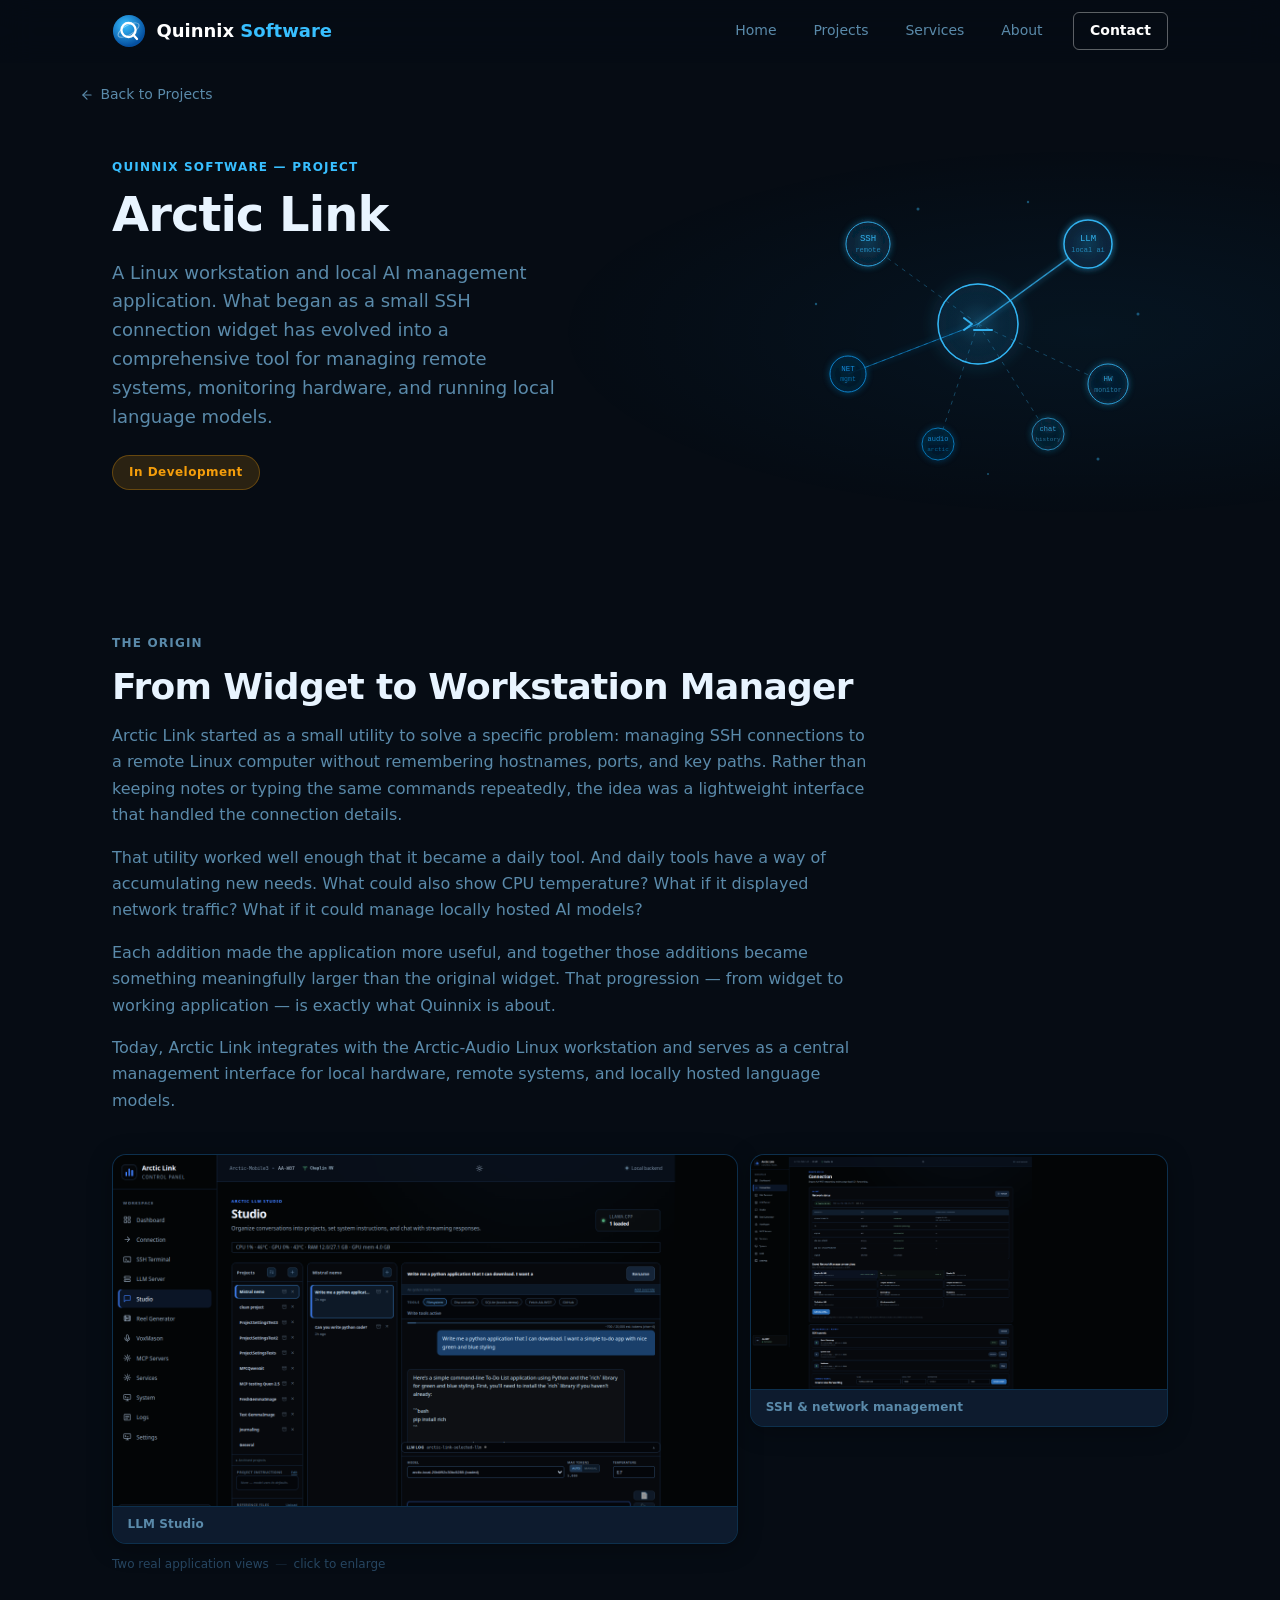
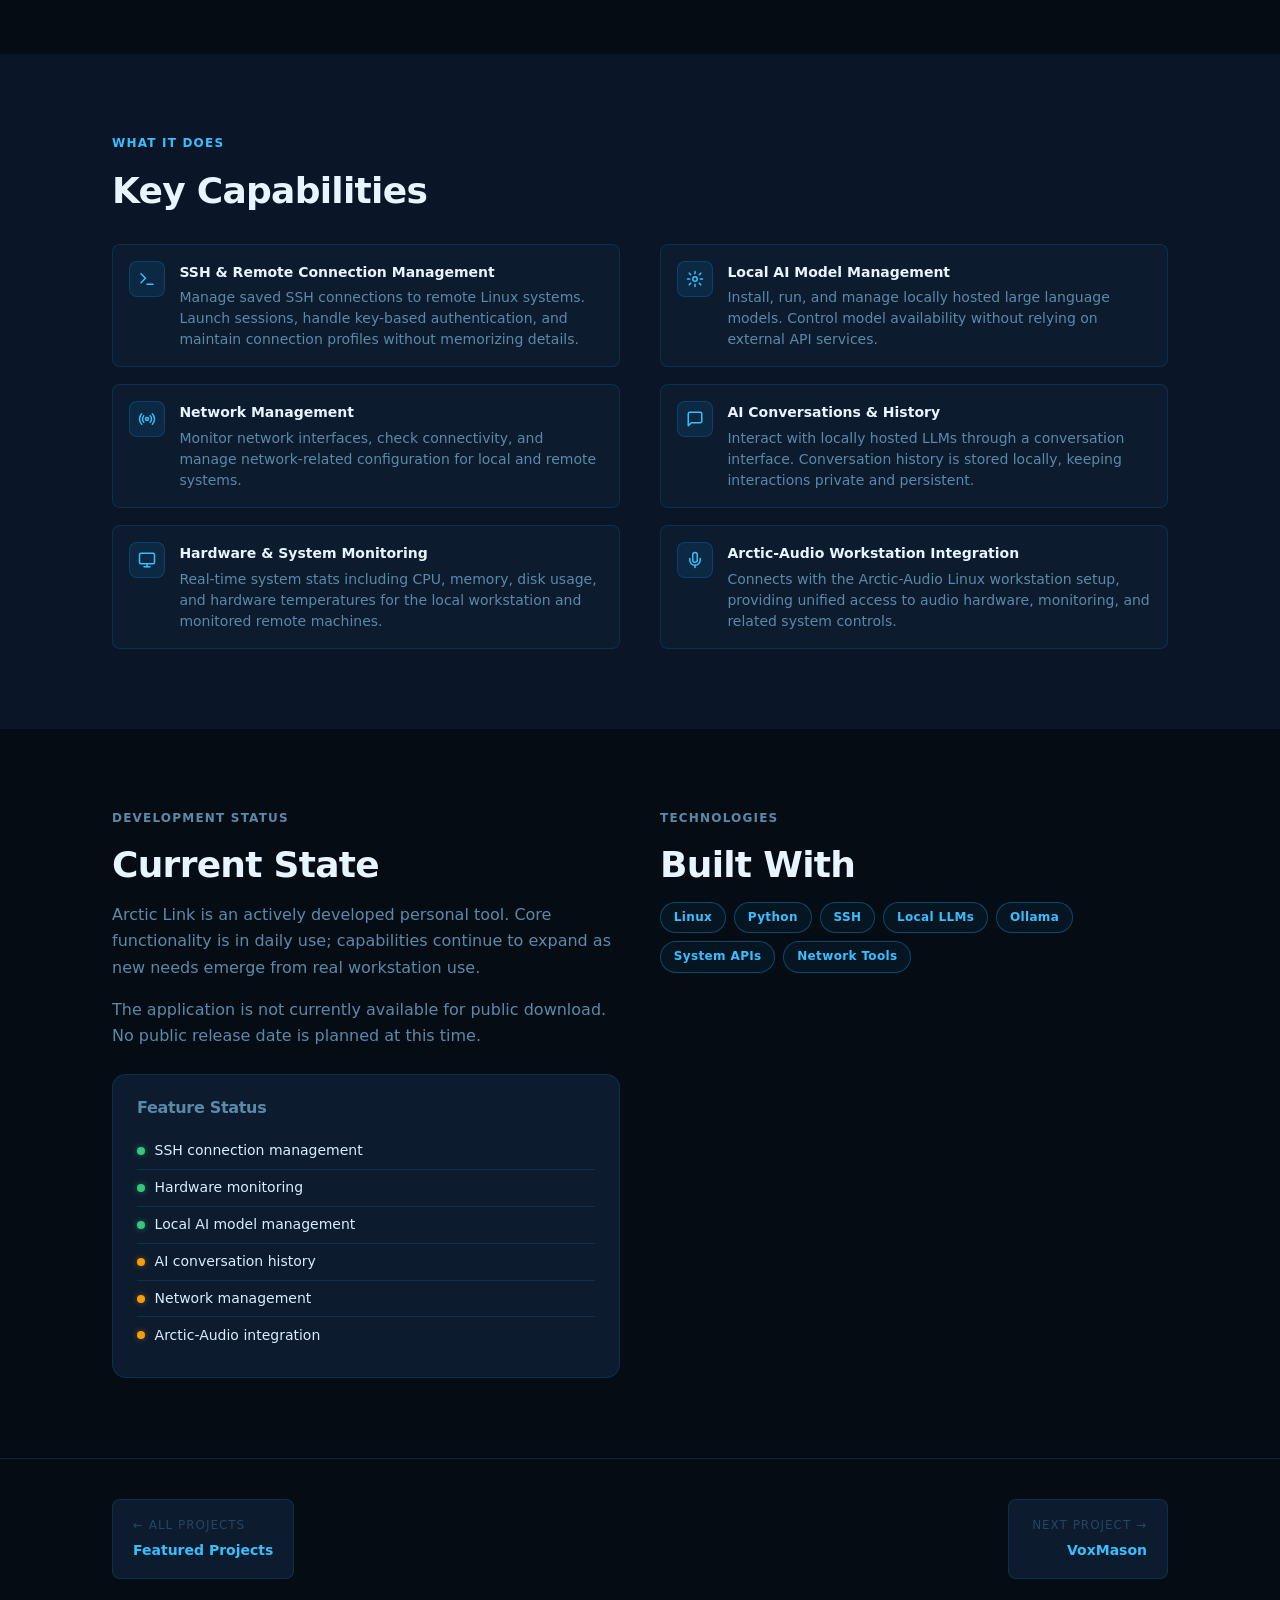
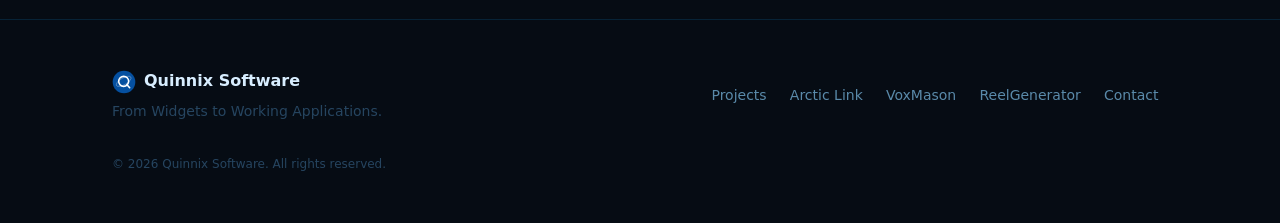
==== commit cfb725ca: "Phase 3: screenshot showcase layouts, lightbox, and product images - VoxMason: wide single showcase " ====
--- a/arctic-link.html
+++ b/arctic-link.html
@@ -176,42 +176,52 @@
     <!-- OVERVIEW -->
     <section class="project-detail-section" id="overview" aria-labelledby="overview-title">
       <div class="shell">
-        <div class="detail-inner wide-left">
-          <div>
-            <p class="eyebrow">The Origin</p>
-            <h2 id="overview-title">From Widget to Workstation Manager</h2>
-            <p>
-              Arctic Link started as a small utility to solve a specific problem: managing SSH
-              connections to a remote Linux computer without remembering hostnames, ports, and
-              key paths. Rather than keeping notes or typing the same commands repeatedly, the
-              idea was a lightweight interface that handled the connection details.
-            </p>
-            <p>
-              That utility worked well enough that it became a daily tool. And daily tools have a
-              way of accumulating new needs. What could also show CPU temperature? What if it displayed
-              network traffic? What if it could manage locally hosted AI models?
-            </p>
-            <p>
-              Each addition made the application more useful, and together those additions became
-              something meaningfully larger than the original widget. That progression — from widget
-              to working application — is exactly what Quinnix is about.
-            </p>
-            <p>
-              Today, Arctic Link integrates with the Arctic-Audio Linux workstation and serves as
-              a central management interface for local hardware, remote systems, and locally hosted
-              language models.
-            </p>
-          </div>
-          <div class="screenshot-placeholder">
-            <svg viewBox="0 0 24 24" width="40" height="40" fill="none" stroke="currentColor" stroke-width="1.5"
-                 stroke-linecap="round" stroke-linejoin="round" aria-hidden="true">
-              <rect x="3" y="3" width="18" height="18" rx="2"/>
-              <circle cx="8.5" cy="8.5" r="1.5"/>
-              <polyline points="21 15 16 10 5 21"/>
-            </svg>
-            <span>Screenshot — Coming Soon</span>
-          </div>
-        </div>
+        <div class="section-intro">
+          <p class="eyebrow">The Origin</p>
+          <h2 id="overview-title">From Widget to Workstation Manager</h2>
+          <p>
+            Arctic Link started as a small utility to solve a specific problem: managing SSH
+            connections to a remote Linux computer without remembering hostnames, ports, and
+            key paths. Rather than keeping notes or typing the same commands repeatedly, the
+            idea was a lightweight interface that handled the connection details.
+          </p>
+          <p>
+            That utility worked well enough that it became a daily tool. And daily tools have a
+            way of accumulating new needs. What could also show CPU temperature? What if it displayed
+            network traffic? What if it could manage locally hosted AI models?
+          </p>
+          <p>
+            Each addition made the application more useful, and together those additions became
+            something meaningfully larger than the original widget. That progression — from widget
+            to working application — is exactly what Quinnix is about.
+          </p>
+          <p>
+            Today, Arctic Link integrates with the Arctic-Audio Linux workstation and serves as
+            a central management interface for local hardware, remote systems, and locally hosted
+            language models.
+          </p>
+        </div>
+        <div class="screenshot-duo">
+          <div class="ss-primary">
+            <a href="assets/images/ArcticLinkStudio.png" class="ss-link" data-lightbox
+               data-alt="Arctic Link LLM Studio — managing AI conversations with a locally-hosted model">
+              <img src="assets/images/ArcticLinkStudio.png"
+                   alt="Arctic Link LLM Studio — managing AI conversations with a locally-hosted model"
+                   class="ss-img" loading="lazy" width="1338" height="752">
+            </a>
+            <div class="ss-label">LLM Studio</div>
+          </div>
+          <div class="ss-secondary">
+            <a href="assets/images/ArcticLinkConnection.png" class="ss-link" data-lightbox
+               data-alt="Arctic Link Connection panel — network status, Wi-Fi profiles, and SSH tunnels">
+              <img src="assets/images/ArcticLinkConnection.png"
+                   alt="Arctic Link Connection panel — network status, Wi-Fi profiles, and SSH tunnels"
+                   class="ss-img" loading="lazy" width="1785" height="1004">
+            </a>
+            <div class="ss-label">SSH &amp; network management</div>
+          </div>
+        </div>
+        <p class="ss-caption">Two real application views <span class="sep">—</span> click to enlarge</p>
       </div>
     </section>
 
@@ -335,15 +345,6 @@
               <span class="tech-pill">System APIs</span>
               <span class="tech-pill">Network Tools</span>
             </div>
-            <div class="screenshot-placeholder">
-              <svg viewBox="0 0 24 24" width="32" height="32" fill="none" stroke="currentColor" stroke-width="1.5"
-                   stroke-linecap="round" stroke-linejoin="round" aria-hidden="true">
-                <rect x="3" y="3" width="18" height="18" rx="2"/>
-                <circle cx="8.5" cy="8.5" r="1.5"/>
-                <polyline points="21 15 16 10 5 21"/>
-              </svg>
-              <span>Screenshot — Coming Soon</span>
-            </div>
           </div>
         </div>
       </div>
--- a/assets/css/site.css
+++ b/assets/css/site.css
@@ -864,6 +864,16 @@
 .screenshot-placeholder svg { opacity: 0.4; }
 .screenshot-placeholder span { font-size: var(--text-sm); }
 
+.screenshot-img {
+  aspect-ratio: 16/9;
+  width: 100%;
+  display: block;
+  object-fit: cover;
+  object-position: top center;
+  border-radius: var(--radius-lg);
+  border: 1px solid var(--border);
+}
+
 .status-block {
   background: var(--bg-card); border: 1px solid var(--border);
   border-radius: var(--radius-lg); padding: 1.5rem;
@@ -947,3 +957,149 @@
 }
 .pulse { animation: pulse-glow 3s ease-in-out infinite; }
 @media (prefers-reduced-motion: reduce) { .pulse { animation: none; opacity: 0.7; } }
+
+/* ============================================================
+   SCREENSHOT SHOWCASES + LIGHTBOX
+   ============================================================ */
+
+/* Intro text above a showcase — readable line length, shared styles */
+.section-intro {
+  max-width: 760px;
+  margin-bottom: 2.5rem;
+}
+.section-intro h2    { margin-bottom: 1rem; }
+.section-intro p     { color: var(--text-soft); margin-bottom: 1em; }
+.section-intro p:last-child { margin-bottom: 0; }
+
+/* Shared: clickable image wrapper */
+.ss-link {
+  display: block;
+  cursor: zoom-in;
+  position: relative;
+}
+.ss-link:focus-visible { outline: 2px solid var(--accent); outline-offset: 2px; }
+.ss-link::after {
+  content: '';
+  position: absolute; inset: 0;
+  background: rgba(14, 165, 255, 0);
+  transition: background 0.15s ease;
+  pointer-events: none;
+}
+.ss-link:hover::after { background: rgba(14, 165, 255, 0.07); }
+
+/* Shared: screenshot image — 16:9, cropped from top */
+.ss-img {
+  width: 100%;
+  height: auto;
+  display: block;
+  aspect-ratio: 16 / 9;
+  object-fit: cover;
+  object-position: top center;
+}
+
+/* Shared: label beneath an image panel */
+.ss-label {
+  font-size: var(--text-xs);
+  font-weight: 600;
+  color: var(--text-soft);
+  letter-spacing: 0.01em;
+  padding: 0.5rem 0.9rem;
+  border-top: 1px solid var(--border);
+  background: var(--bg-card);
+}
+
+/* Shared: caption below the entire showcase block */
+.ss-caption {
+  font-size: var(--text-xs);
+  color: var(--text-muted);
+  margin-top: 0.65rem;
+  display: flex;
+  align-items: center;
+  flex-wrap: wrap;
+  gap: 0.4rem;
+}
+.ss-caption .sep { opacity: 0.4; }
+
+/* Wide single showcase — VoxMason */
+.screenshot-showcase {
+  background: var(--bg-card);
+  border: 1px solid var(--border);
+  border-radius: var(--radius-lg);
+  overflow: hidden;
+  box-shadow: 0 4px 32px rgba(0, 0, 0, 0.35);
+}
+.screenshot-showcase .ss-link { border-radius: 0; }
+
+/* Dual showcase — Arctic Link (primary + secondary side by side) */
+.screenshot-duo {
+  display: grid;
+  grid-template-columns: 3fr 2fr;
+  gap: 0.75rem;
+  align-items: start;
+}
+@media (max-width: 600px) { .screenshot-duo { grid-template-columns: 1fr; } }
+
+.screenshot-duo .ss-primary,
+.screenshot-duo .ss-secondary {
+  background: var(--bg-card);
+  border: 1px solid var(--border);
+  border-radius: var(--radius-lg);
+  overflow: hidden;
+  box-shadow: 0 4px 24px rgba(0, 0, 0, 0.3);
+}
+
+/* Pair showcase — ReelGenerator (two equal panels) */
+.screenshot-pair {
+  display: grid;
+  grid-template-columns: 1fr 1fr;
+  gap: 0.75rem;
+  align-items: start;
+}
+@media (max-width: 600px) { .screenshot-pair { grid-template-columns: 1fr; } }
+
+.screenshot-pair .ss-panel {
+  background: var(--bg-card);
+  border: 1px solid var(--border);
+  border-radius: var(--radius-lg);
+  overflow: hidden;
+  box-shadow: 0 4px 24px rgba(0, 0, 0, 0.3);
+}
+
+/* Lightbox overlay */
+.lightbox {
+  display: none;
+  position: fixed; inset: 0; z-index: 9000;
+  background: rgba(0, 0, 0, 0.92);
+  align-items: center; justify-content: center;
+  padding: 2rem;
+  cursor: zoom-out;
+}
+.lightbox.is-open { display: flex; }
+
+.lightbox-img {
+  max-width: min(100%, 1400px);
+  max-height: 90vh;
+  width: auto; height: auto;
+  object-fit: contain;
+  border-radius: var(--radius);
+  box-shadow: 0 0 80px rgba(0, 0, 0, 0.9), 0 0 0 1px rgba(14, 165, 255, 0.15);
+  display: block;
+  cursor: default;
+}
+
+.lightbox-close {
+  position: fixed; top: 1rem; right: 1rem;
+  width: 44px; height: 44px;
+  background: rgba(255, 255, 255, 0.1);
+  border: 1px solid rgba(255, 255, 255, 0.25);
+  border-radius: 50%;
+  display: flex; align-items: center; justify-content: center;
+  color: #fff; cursor: pointer;
+  transition: background 0.15s ease, border-color 0.15s ease;
+  z-index: 1;
+}
+.lightbox-close:hover {
+  background: rgba(255, 255, 255, 0.22);
+  border-color: rgba(255, 255, 255, 0.5);
+}
+.lightbox-close:focus-visible { outline: 2px solid var(--accent); outline-offset: 3px; }
